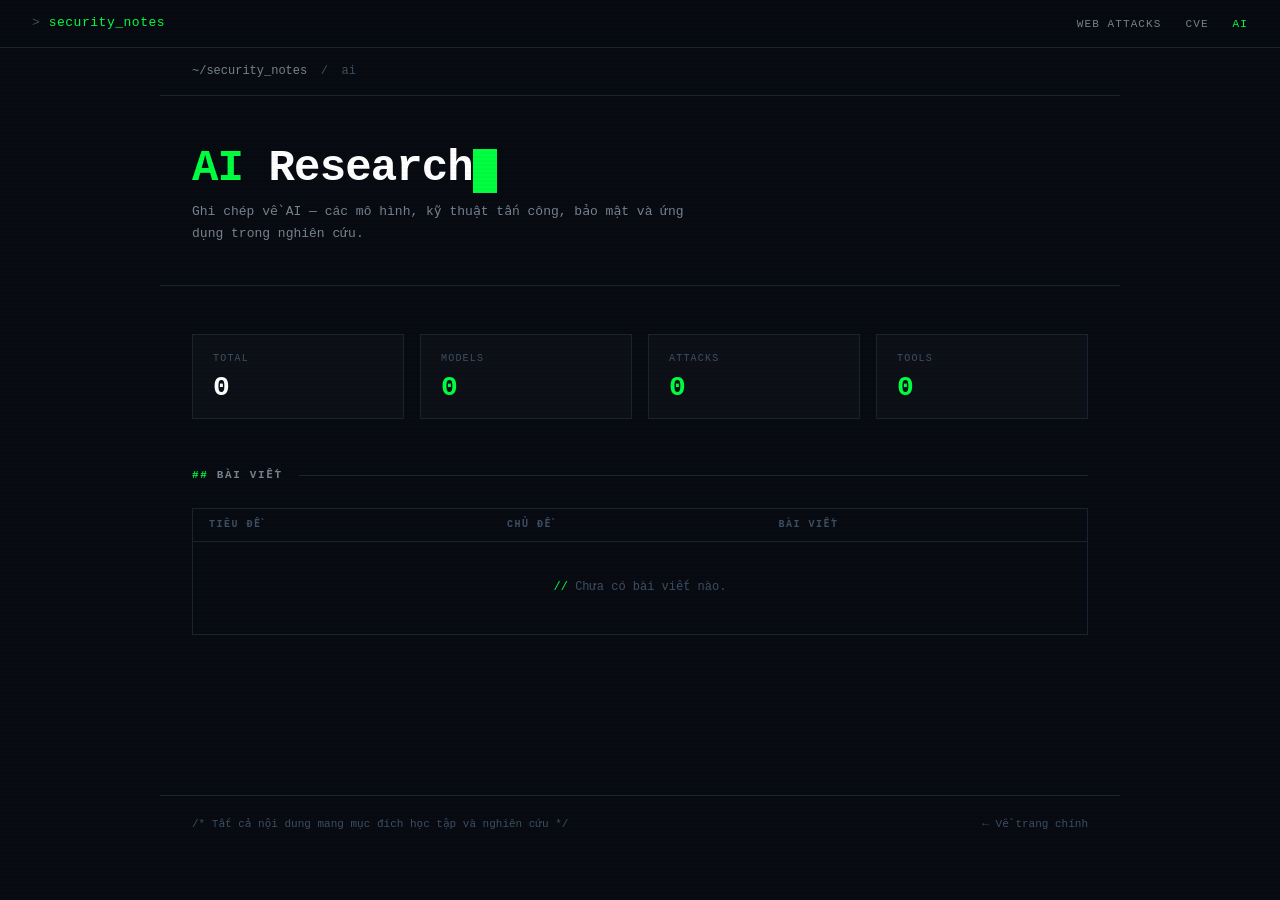
==== ai/index.html @ fd5ed393 "feat: thêm mảng AI — tạo ai/index.html, ai/README.md, cập nhật trang chủ và nav" ====
<!DOCTYPE html>
<html lang="vi">
<head>
  <meta charset="UTF-8">
  <meta name="viewport" content="width=device-width, initial-scale=1.0">
  <title>AI — Security Notes</title>
  <link rel="stylesheet" href="../assets/style.css">
  <style>
    .page-hero {
      padding: 3rem var(--px) 2.5rem;
      max-width: var(--max-w); margin: 0 auto;
      border-bottom: 1px solid var(--border);
    }
    .page-title {
      font-size: clamp(1.75rem, 4vw, 2.75rem);
      font-weight: 700; letter-spacing: -.02em; color: #fff;
      margin-bottom: .5rem; line-height: 1.1;
    }
    .page-title span { color: var(--accent); }
    .page-desc { color: var(--muted); font-size: 13px; max-width: 520px; line-height: 1.7; }

    .content { padding: 3rem var(--px); max-width: var(--max-w); margin: 0 auto; }

    .stats-row {
      display: grid; grid-template-columns: repeat(4, 1fr); gap: 1rem;
      margin-bottom: 3rem;
    }
    @media (max-width: 640px) { .stats-row { grid-template-columns: repeat(2, 1fr); } }

    .stat-card {
      border: 1px solid var(--border); background: var(--surface);
      padding: 1rem 1.25rem;
    }
    .stat-label { font-size: 10px; letter-spacing: .12em; text-transform: uppercase; color: var(--dim); margin-bottom: .4rem; }
    .stat-val { font-size: 1.75rem; font-weight: 700; color: #fff; line-height: 1; }
    .stat-val.accent { color: var(--accent); }

    .tbl-wrap { border: 1px solid var(--border); margin-bottom: 3rem; }
  </style>
</head>
<body>

<nav class="nav">
  <a href="../index.html" class="nav-brand">security_notes</a>
  <ul class="nav-links">
    <li><a href="../web-attacks/index.html">Web Attacks</a></li>
    <li><a href="../cve/index.html">CVE</a></li>
    <li><a href="index.html" class="active">AI</a></li>
  </ul>
</nav>

<div class="breadcrumb">
  <a href="../index.html">~/security_notes</a>
  <span class="sep">/</span>
  <span>ai</span>
</div>

<div class="page-hero">
  <h1 class="page-title"><span>AI</span> Research<span class="cursor"></span></h1>
  <p class="page-desc">
    Ghi chép về AI — các mô hình, kỹ thuật tấn công, bảo mật và ứng dụng trong nghiên cứu.
  </p>
</div>

<div class="content">

  <!-- Stats -->
  <div class="stats-row">
    <div class="stat-card">
      <div class="stat-label">Total</div>
      <div class="stat-val">0</div>
    </div>
    <div class="stat-card">
      <div class="stat-label">Models</div>
      <div class="stat-val accent">0</div>
    </div>
    <div class="stat-card">
      <div class="stat-label">Attacks</div>
      <div class="stat-val accent">0</div>
    </div>
    <div class="stat-card">
      <div class="stat-label">Tools</div>
      <div class="stat-val accent">0</div>
    </div>
  </div>

  <!-- Entries -->
  <div class="sec-hd">
    <h2>Bài viết</h2>
    <div class="sec-line"></div>
  </div>
  <div class="tbl-wrap">
    <table class="tbl">
      <thead>
        <tr>
          <th>Tiêu đề</th>
          <th>Chủ đề</th>
          <th>Bài viết</th>
        </tr>
      </thead>
      <tbody>
        <tr>
          <td colspan="3">
            <div class="empty" style="border:none; padding:1.5rem 1rem;">
              <p>Chưa có bài viết nào.</p>
            </div>
          </td>
        </tr>
      </tbody>
    </table>
  </div>

</div>

<footer class="footer">
  <span class="footer-note">Tất cả nội dung mang mục đích học tập và nghiên cứu</span>
  <a href="../index.html" style="color:var(--dim); font-size:11px;">← Về trang chính</a>
</footer>

</body>
</html>
---- assets/style.css ----
*, *::before, *::after { box-sizing: border-box; margin: 0; padding: 0; }

:root {
  --bg:         #080b12;
  --surface:    #0d1117;
  --surface-2:  #111820;
  --border:     #1a2332;
  --border-2:   #243447;

  --text:       #cdd9e5;
  --muted:      #768390;
  --dim:        #3d4f63;

  --accent:     #00ff41;
  --accent-bg:  rgba(0, 255, 65, 0.06);
  --accent-glow: rgba(0, 255, 65, 0.16);

  --red:        #f85149;
  --orange:     #f0883e;
  --yellow:     #d29922;
  --blue:       #58a6ff;

  --mono: 'Courier New', Consolas, 'Lucida Console', monospace;
  --sans: system-ui, -apple-system, 'Segoe UI', sans-serif;
  --max-w: 960px;
  --px: 2rem;
}

html { scroll-behavior: smooth; -webkit-text-size-adjust: 100%; }

body {
  background: var(--bg);
  color: var(--text);
  font-family: var(--mono);
  font-size: 14px;
  line-height: 1.6;
  min-height: 100vh;
}

body::after {
  content: '';
  position: fixed;
  inset: 0;
  background: repeating-linear-gradient(0deg, transparent, transparent 2px, rgba(0,0,0,.025) 2px, rgba(0,0,0,.025) 4px);
  pointer-events: none;
  z-index: 9999;
}

a { color: var(--accent); text-decoration: none; }
a:hover { text-decoration: underline; }

/* ── cursor ── */
.cursor {
  display: inline-block;
  width: .55em; height: 1em;
  background: var(--accent);
  vertical-align: text-bottom;
  animation: blink 1s step-end infinite;
}
@keyframes blink { 0%,100%{opacity:1} 50%{opacity:0} }

/* ── nav ── */
.nav {
  position: sticky; top: 0; z-index: 100;
  height: 48px;
  background: rgba(8,11,18,.92);
  backdrop-filter: blur(12px);
  border-bottom: 1px solid var(--border);
  padding: 0 var(--px);
  display: flex; align-items: center; justify-content: space-between; gap: 1rem;
}
.nav-brand { color: var(--accent) !important; font-size: 13px; letter-spacing: .04em; white-space: nowrap; }
.nav-brand::before { content: '> '; color: var(--dim); }
.nav-links { display: flex; gap: 1.5rem; list-style: none; }
.nav-links a { color: var(--muted) !important; font-size: 11px; letter-spacing: .1em; text-transform: uppercase; transition: color 150ms; }
.nav-links a:hover, .nav-links a.active { color: var(--accent) !important; text-decoration: none; }

/* ── breadcrumb ── */
.breadcrumb {
  padding: .875rem var(--px);
  max-width: var(--max-w); margin: 0 auto;
  font-size: 12px; color: var(--dim);
  border-bottom: 1px solid var(--border);
}
.breadcrumb a { color: var(--muted) !important; transition: color 150ms; }
.breadcrumb a:hover { color: var(--accent) !important; text-decoration: none; }
.breadcrumb .sep { margin: 0 .4rem; }

/* ── section header ── */
.sec-hd { display: flex; align-items: center; gap: 1rem; margin-bottom: 1.5rem; }
.sec-hd h2 { font-size: 11px; letter-spacing: .15em; text-transform: uppercase; color: var(--muted); white-space: nowrap; }
.sec-hd h2::before { content: '## '; color: var(--accent); }
.sec-line { flex: 1; height: 1px; background: var(--border); }

/* ── badge ── */
.badge {
  display: inline-block; padding: 1px 6px;
  font-size: 10px; letter-spacing: .1em; text-transform: uppercase;
  border: 1px solid; border-radius: 2px; font-family: var(--mono);
  white-space: nowrap;
}
.badge-critical { color: var(--red);    border-color: var(--red);    background: rgba(248,81,73,.1); }
.badge-high     { color: var(--orange); border-color: var(--orange); background: rgba(240,136,62,.1); }
.badge-medium   { color: var(--yellow); border-color: var(--yellow); background: rgba(210,153,34,.1); }
.badge-low      { color: var(--blue);   border-color: var(--blue);   background: rgba(88,166,255,.1); }
.badge-info     { color: var(--muted);  border-color: var(--border-2); }

/* ── card ── */
.card {
  border: 1px solid var(--border);
  background: var(--surface);
  padding: 1.75rem;
  position: relative;
  overflow: hidden;
  transition: border-color 180ms, box-shadow 180ms, background 180ms;
}
.card::after {
  content: ''; position: absolute; inset: 0;
  background: var(--accent-bg); opacity: 0;
  transition: opacity 180ms; pointer-events: none;
}
.card:hover { border-color: rgba(0,255,65,.55); box-shadow: 0 0 28px var(--accent-glow); background: var(--surface-2); }
.card:hover::after { opacity: 1; }

/* ── table ── */
.tbl { width: 100%; border-collapse: collapse; font-size: 13px; }
.tbl th { text-align: left; font-size: 10px; letter-spacing: .15em; text-transform: uppercase; color: var(--dim); padding: .5rem 1rem; border-bottom: 1px solid var(--border); white-space: nowrap; }
.tbl td { padding: .75rem 1rem; border-bottom: 1px solid var(--border); color: var(--muted); vertical-align: middle; }
.tbl td:first-child { color: var(--text); }
.tbl tr:last-child td { border-bottom: none; }
.tbl tr:hover td { background: var(--surface-2); }

/* ── empty state ── */
.empty { border: 1px dashed var(--border-2); padding: 3rem 2rem; text-align: center; color: var(--dim); font-size: 12px; }
.empty p::before { content: '// '; color: var(--accent); }

/* ── category tabs ── */
.tabs { display: flex; gap: .5rem; flex-wrap: wrap; margin-bottom: 1.5rem; }
.tab {
  padding: .3rem .85rem; font-size: 11px; letter-spacing: .08em; text-transform: uppercase;
  border: 1px solid var(--border-2); color: var(--muted); cursor: pointer;
  transition: border-color 150ms, color 150ms; background: none; font-family: var(--mono);
}
.tab:hover, .tab.active { border-color: var(--accent); color: var(--accent); }

/* ── footer ── */
.footer {
  border-top: 1px solid var(--border);
  padding: 1.25rem var(--px);
  max-width: var(--max-w); margin: 4rem auto 0;
  display: flex; justify-content: space-between; align-items: center;
  font-size: 11px; color: var(--dim); flex-wrap: wrap; gap: .5rem;
}
.footer-note::before { content: '/* '; }
.footer-note::after  { content: ' */'; }

/* ── layout helpers ── */
.wrap { max-width: var(--max-w); margin: 0 auto; padding: 0 var(--px); }
.grid-2 { display: grid; grid-template-columns: 1fr 1fr; gap: 1.25rem; }
.grid-3 { display: grid; grid-template-columns: 1fr 1fr 1fr; gap: 1.25rem; }
@media (max-width: 900px) { .grid-3 { grid-template-columns: 1fr 1fr; } }
@media (max-width: 640px) { .grid-2, .grid-3 { grid-template-columns: 1fr; } .nav-links { display: none; } }
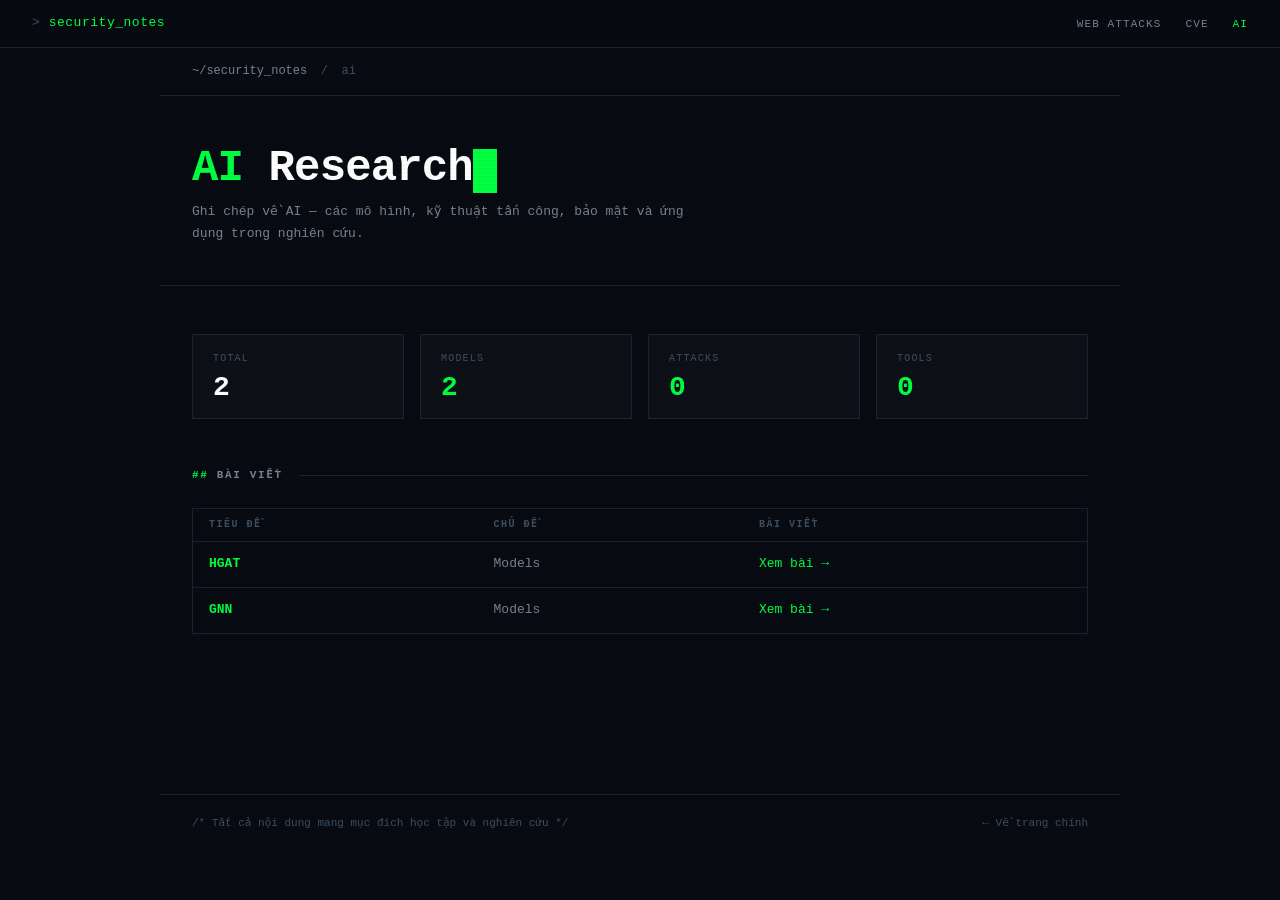
==== commit 6e419bb8: "refactor: xóa emoji/badge, sửa văn phong, cập nhật điều hướng - Bỏ hết emoji (⚔️🐛🤖) và badge màu khỏ" ====
--- a/ai/index.html
+++ b/ai/index.html
@@ -68,11 +68,11 @@
   <div class="stats-row">
     <div class="stat-card">
       <div class="stat-label">Total</div>
-      <div class="stat-val">0</div>
+      <div class="stat-val">2</div>
     </div>
     <div class="stat-card">
       <div class="stat-label">Models</div>
-      <div class="stat-val accent">0</div>
+      <div class="stat-val accent">2</div>
     </div>
     <div class="stat-card">
       <div class="stat-label">Attacks</div>
@@ -100,11 +100,14 @@
       </thead>
       <tbody>
         <tr>
-          <td colspan="3">
-            <div class="empty" style="border:none; padding:1.5rem 1rem;">
-              <p>Chưa có bài viết nào.</p>
-            </div>
-          </td>
+          <td><a href="HGAT/README.md" style="color:var(--accent); font-weight:600;">HGAT</a></td>
+          <td>Models</td>
+          <td><a href="HGAT/README.md" style="color:var(--accent);">Xem bài →</a></td>
+        </tr>
+        <tr>
+          <td><a href="GNN/README.md" style="color:var(--accent); font-weight:600;">GNN</a></td>
+          <td>Models</td>
+          <td><a href="GNN/README.md" style="color:var(--accent);">Xem bài →</a></td>
         </tr>
       </tbody>
     </table>
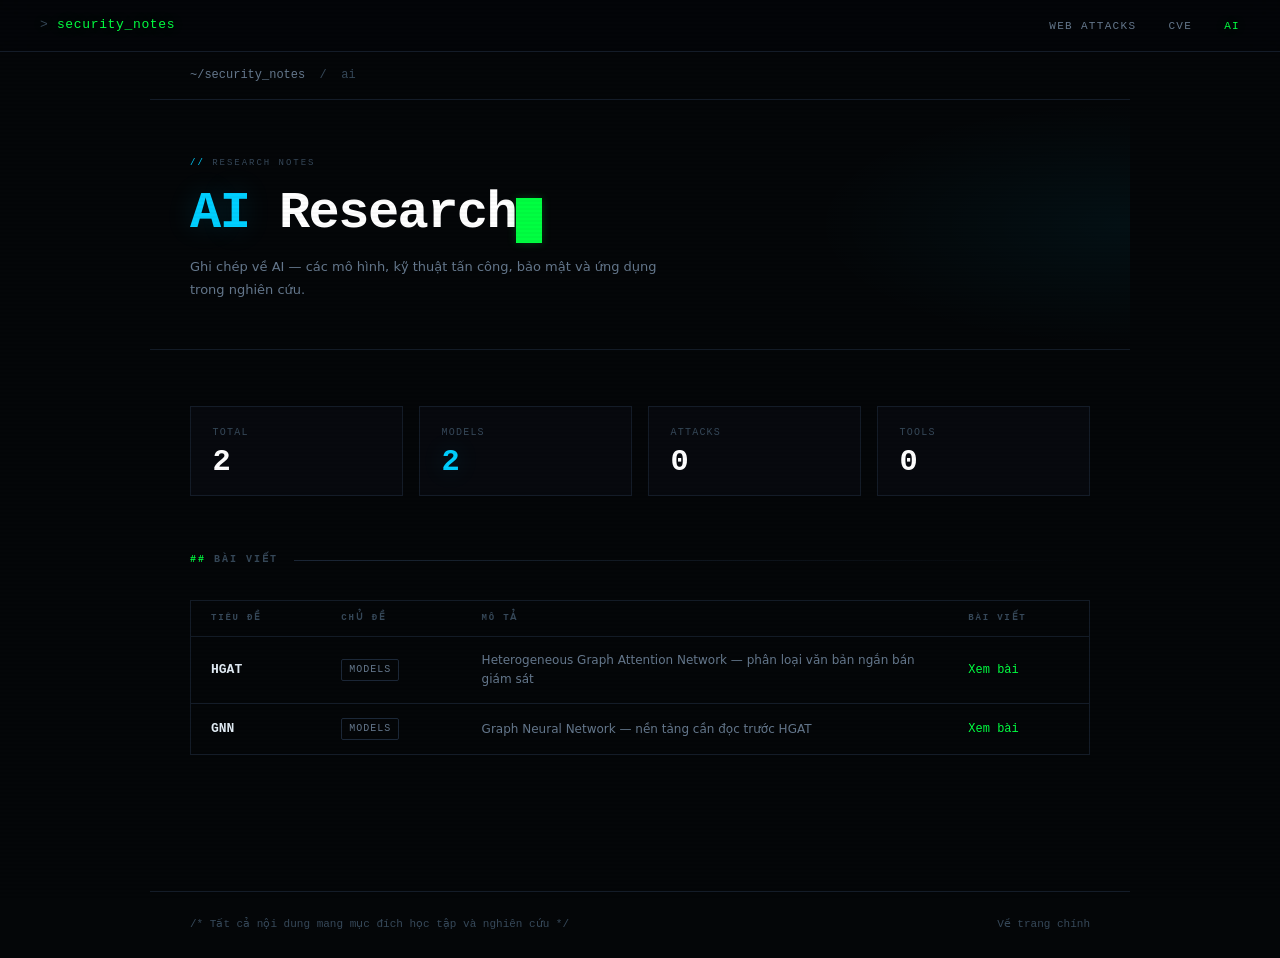
==== commit b192a8e0: "docs(web-attacks): cập nhật nội dung và định dạng tài liệu - Thay đổi liên kết điều hướng từ "← Về t" ====
--- a/ai/index.html
+++ b/ai/index.html
@@ -7,35 +7,49 @@
   <link rel="stylesheet" href="../assets/style.css">
   <style>
     .page-hero {
-      padding: 3rem var(--px) 2.5rem;
+      padding: 3.5rem var(--px) 3rem;
       max-width: var(--max-w); margin: 0 auto;
       border-bottom: 1px solid var(--border);
+      position: relative; overflow: hidden;
     }
+    .page-hero::before {
+      content: '';
+      position: absolute; top: 0; right: 0;
+      width: 320px; height: 100%;
+      background: radial-gradient(ellipse at right center, rgba(0,207,255,.05), transparent 70%);
+      pointer-events: none;
+    }
+    .page-label {
+      font-size: 9px; letter-spacing: .22em; text-transform: uppercase;
+      color: var(--dim); margin-bottom: 1rem;
+    }
+    .page-label::before { content: '// '; color: var(--cyan); }
     .page-title {
-      font-size: clamp(1.75rem, 4vw, 2.75rem);
-      font-weight: 700; letter-spacing: -.02em; color: #fff;
-      margin-bottom: .5rem; line-height: 1.1;
+      font-size: clamp(2rem, 5vw, 3.25rem);
+      font-weight: 900; letter-spacing: -.03em; color: #fff;
+      margin-bottom: .75rem; line-height: 1.05;
     }
-    .page-title span { color: var(--accent); }
-    .page-desc { color: var(--muted); font-size: 13px; max-width: 520px; line-height: 1.7; }
+    .page-title span { color: var(--cyan); text-shadow: 0 0 28px var(--cyan-glow); }
+    .page-desc { color: var(--muted); font-size: 13px; max-width: 500px; line-height: 1.8; font-family: var(--sans); }
 
-    .content { padding: 3rem var(--px); max-width: var(--max-w); margin: 0 auto; }
+    .content { padding: 3.5rem var(--px) 5rem; max-width: var(--max-w); margin: 0 auto; }
 
     .stats-row {
-      display: grid; grid-template-columns: repeat(4, 1fr); gap: 1rem;
-      margin-bottom: 3rem;
+      display: grid; grid-template-columns: repeat(4,1fr); gap: 1rem;
+      margin-bottom: 3.5rem;
     }
-    @media (max-width: 640px) { .stats-row { grid-template-columns: repeat(2, 1fr); } }
+    @media (max-width: 640px) { .stats-row { grid-template-columns: repeat(2,1fr); } }
 
-    .stat-card {
-      border: 1px solid var(--border); background: var(--surface);
-      padding: 1rem 1.25rem;
+    .tbl-wrap { border: 1px solid var(--border); margin-bottom: 3.5rem; overflow: hidden; }
+
+    a.row-link {
+      color: var(--accent);
+      font-size: 12px;
+      transition: text-shadow 150ms;
     }
-    .stat-label { font-size: 10px; letter-spacing: .12em; text-transform: uppercase; color: var(--dim); margin-bottom: .4rem; }
-    .stat-val { font-size: 1.75rem; font-weight: 700; color: #fff; line-height: 1; }
-    .stat-val.accent { color: var(--accent); }
+    a.row-link:hover { text-shadow: 0 0 10px var(--accent-glow); text-decoration: none; }
 
-    .tbl-wrap { border: 1px solid var(--border); margin-bottom: 3rem; }
+    .stat-val.cyan { color: var(--cyan); text-shadow: 0 0 24px var(--cyan-glow); }
   </style>
 </head>
 <body>
@@ -56,6 +70,7 @@
 </div>
 
 <div class="page-hero">
+  <div class="page-label">research notes</div>
   <h1 class="page-title"><span>AI</span> Research<span class="cursor"></span></h1>
   <p class="page-desc">
     Ghi chép về AI — các mô hình, kỹ thuật tấn công, bảo mật và ứng dụng trong nghiên cứu.
@@ -64,50 +79,51 @@
 
 <div class="content">
 
-  <!-- Stats -->
   <div class="stats-row">
-    <div class="stat-card">
+    <div class="stat-card fade-in">
       <div class="stat-label">Total</div>
       <div class="stat-val">2</div>
     </div>
-    <div class="stat-card">
+    <div class="stat-card fade-in" style="transition-delay:60ms">
       <div class="stat-label">Models</div>
-      <div class="stat-val accent">2</div>
+      <div class="stat-val cyan">2</div>
     </div>
-    <div class="stat-card">
+    <div class="stat-card fade-in" style="transition-delay:120ms">
       <div class="stat-label">Attacks</div>
-      <div class="stat-val accent">0</div>
+      <div class="stat-val">0</div>
     </div>
-    <div class="stat-card">
+    <div class="stat-card fade-in" style="transition-delay:180ms">
       <div class="stat-label">Tools</div>
-      <div class="stat-val accent">0</div>
+      <div class="stat-val">0</div>
     </div>
   </div>
 
-  <!-- Entries -->
   <div class="sec-hd">
     <h2>Bài viết</h2>
     <div class="sec-line"></div>
   </div>
-  <div class="tbl-wrap">
+  <div class="tbl-wrap fade-in">
     <table class="tbl">
       <thead>
         <tr>
           <th>Tiêu đề</th>
           <th>Chủ đề</th>
+          <th>Mô tả</th>
           <th>Bài viết</th>
         </tr>
       </thead>
       <tbody>
         <tr>
-          <td><a href="HGAT/README.md" style="color:var(--accent); font-weight:600;">HGAT</a></td>
-          <td>Models</td>
-          <td><a href="HGAT/README.md" style="color:var(--accent);">Xem bài →</a></td>
+          <td style="font-family:var(--mono); color:#e2ecf5; font-weight:700; font-size:13px;">HGAT</td>
+          <td><span class="badge badge-info">Models</span></td>
+          <td style="font-family:var(--sans); font-size:12px; max-width:340px;">Heterogeneous Graph Attention Network — phân loại văn bản ngắn bán giám sát</td>
+          <td><a class="row-link" href="HGAT/README.md">Xem bài</a></td>
         </tr>
         <tr>
-          <td><a href="GNN/README.md" style="color:var(--accent); font-weight:600;">GNN</a></td>
-          <td>Models</td>
-          <td><a href="GNN/README.md" style="color:var(--accent);">Xem bài →</a></td>
+          <td style="font-family:var(--mono); color:#e2ecf5; font-weight:700; font-size:13px;">GNN</td>
+          <td><span class="badge badge-info">Models</span></td>
+          <td style="font-family:var(--sans); font-size:12px; max-width:340px;">Graph Neural Network — nền tảng cần đọc trước HGAT</td>
+          <td><a class="row-link" href="GNN/README.md">Xem bài</a></td>
         </tr>
       </tbody>
     </table>
@@ -117,8 +133,23 @@
 
 <footer class="footer">
   <span class="footer-note">Tất cả nội dung mang mục đích học tập và nghiên cứu</span>
-  <a href="../index.html" style="color:var(--dim); font-size:11px;">← Về trang chính</a>
+  <a href="../index.html" style="color:var(--dim); font-size:11px;">Về trang chính</a>
 </footer>
 
+<script>
+(function () {
+  var els = document.querySelectorAll('.fade-in');
+  if (!window.IntersectionObserver) {
+    els.forEach(function (el) { el.classList.add('visible'); });
+    return;
+  }
+  var io = new IntersectionObserver(function (entries) {
+    entries.forEach(function (e) {
+      if (e.isIntersecting) { e.target.classList.add('visible'); io.unobserve(e.target); }
+    });
+  }, { threshold: 0.06 });
+  els.forEach(function (el) { io.observe(el); });
+}());
+</script>
 </body>
 </html>
--- a/assets/style.css
+++ b/assets/style.css
@@ -1,29 +1,36 @@
 *, *::before, *::after { box-sizing: border-box; margin: 0; padding: 0; }
 
 :root {
-  --bg:         #080b12;
-  --surface:    #0d1117;
-  --surface-2:  #111820;
-  --border:     #1a2332;
-  --border-2:   #243447;
-
-  --text:       #cdd9e5;
-  --muted:      #768390;
-  --dim:        #3d4f63;
+  --bg:         #040608;
+  --surface:    #07090e;
+  --surface-2:  #0b0f18;
+  --surface-3:  #101620;
+  --border:     #141c28;
+  --border-2:   #1c2838;
+  --border-3:   #263547;
+
+  --text:       #c8d6e5;
+  --muted:      #65788d;
+  --dim:        #364859;
 
   --accent:     #00ff41;
-  --accent-bg:  rgba(0, 255, 65, 0.06);
-  --accent-glow: rgba(0, 255, 65, 0.16);
+  --accent-dim: rgba(0,255,65,.07);
+  --accent-glow: rgba(0,255,65,.22);
+  --accent-glow-2: rgba(0,255,65,.08);
+
+  --cyan:       #00cfff;
+  --cyan-glow:  rgba(0,207,255,.18);
 
   --red:        #f85149;
+  --red-glow:   rgba(248,81,73,.18);
   --orange:     #f0883e;
   --yellow:     #d29922;
   --blue:       #58a6ff;
 
   --mono: 'Courier New', Consolas, 'Lucida Console', monospace;
   --sans: system-ui, -apple-system, 'Segoe UI', sans-serif;
-  --max-w: 960px;
-  --px: 2rem;
+  --max-w: 980px;
+  --px: 2.5rem;
 }
 
 html { scroll-behavior: smooth; -webkit-text-size-adjust: 100%; }
@@ -37,11 +44,14 @@
   min-height: 100vh;
 }
 
+/* scanlines */
 body::after {
   content: '';
-  position: fixed;
-  inset: 0;
-  background: repeating-linear-gradient(0deg, transparent, transparent 2px, rgba(0,0,0,.025) 2px, rgba(0,0,0,.025) 4px);
+  position: fixed; inset: 0;
+  background: repeating-linear-gradient(
+    0deg, transparent, transparent 2px,
+    rgba(0,0,0,.028) 2px, rgba(0,0,0,.028) 4px
+  );
   pointer-events: none;
   z-index: 9999;
 }
@@ -52,28 +62,46 @@
 /* ── cursor ── */
 .cursor {
   display: inline-block;
-  width: .55em; height: 1em;
+  width: .5em; height: .85em;
   background: var(--accent);
   vertical-align: text-bottom;
   animation: blink 1s step-end infinite;
+  box-shadow: 0 0 10px var(--accent-glow);
 }
 @keyframes blink { 0%,100%{opacity:1} 50%{opacity:0} }
 
 /* ── nav ── */
 .nav {
-  position: sticky; top: 0; z-index: 100;
-  height: 48px;
-  background: rgba(8,11,18,.92);
-  backdrop-filter: blur(12px);
+  position: sticky; top: 0; z-index: 200;
+  height: 52px;
+  background: rgba(4,6,8,.88);
+  backdrop-filter: blur(20px) saturate(160%);
+  -webkit-backdrop-filter: blur(20px) saturate(160%);
   border-bottom: 1px solid var(--border);
   padding: 0 var(--px);
   display: flex; align-items: center; justify-content: space-between; gap: 1rem;
 }
-.nav-brand { color: var(--accent) !important; font-size: 13px; letter-spacing: .04em; white-space: nowrap; }
+.nav-brand {
+  color: var(--accent) !important;
+  font-size: 13px;
+  letter-spacing: .05em;
+  white-space: nowrap;
+  text-shadow: 0 0 18px var(--accent-glow);
+}
 .nav-brand::before { content: '> '; color: var(--dim); }
-.nav-links { display: flex; gap: 1.5rem; list-style: none; }
-.nav-links a { color: var(--muted) !important; font-size: 11px; letter-spacing: .1em; text-transform: uppercase; transition: color 150ms; }
-.nav-links a:hover, .nav-links a.active { color: var(--accent) !important; text-decoration: none; }
+.nav-links { display: flex; gap: 2rem; list-style: none; }
+.nav-links a {
+  color: var(--muted) !important;
+  font-size: 11px;
+  letter-spacing: .12em;
+  text-transform: uppercase;
+  transition: color 150ms, text-shadow 150ms;
+}
+.nav-links a:hover, .nav-links a.active {
+  color: var(--accent) !important;
+  text-decoration: none;
+  text-shadow: 0 0 14px var(--accent-glow);
+}
 
 /* ── breadcrumb ── */
 .breadcrumb {
@@ -84,25 +112,28 @@
 }
 .breadcrumb a { color: var(--muted) !important; transition: color 150ms; }
 .breadcrumb a:hover { color: var(--accent) !important; text-decoration: none; }
-.breadcrumb .sep { margin: 0 .4rem; }
+.breadcrumb .sep { margin: 0 .45rem; }
 
 /* ── section header ── */
-.sec-hd { display: flex; align-items: center; gap: 1rem; margin-bottom: 1.5rem; }
-.sec-hd h2 { font-size: 11px; letter-spacing: .15em; text-transform: uppercase; color: var(--muted); white-space: nowrap; }
+.sec-hd { display: flex; align-items: center; gap: 1rem; margin-bottom: 2rem; }
+.sec-hd h2 {
+  font-size: 10px; letter-spacing: .2em; text-transform: uppercase;
+  color: var(--dim); white-space: nowrap;
+}
 .sec-hd h2::before { content: '## '; color: var(--accent); }
-.sec-line { flex: 1; height: 1px; background: var(--border); }
+.sec-line { flex: 1; height: 1px; background: linear-gradient(90deg, var(--border-2), transparent); }
 
 /* ── badge ── */
 .badge {
-  display: inline-block; padding: 1px 6px;
+  display: inline-block; padding: 2px 7px;
   font-size: 10px; letter-spacing: .1em; text-transform: uppercase;
   border: 1px solid; border-radius: 2px; font-family: var(--mono);
   white-space: nowrap;
 }
-.badge-critical { color: var(--red);    border-color: var(--red);    background: rgba(248,81,73,.1); }
-.badge-high     { color: var(--orange); border-color: var(--orange); background: rgba(240,136,62,.1); }
-.badge-medium   { color: var(--yellow); border-color: var(--yellow); background: rgba(210,153,34,.1); }
-.badge-low      { color: var(--blue);   border-color: var(--blue);   background: rgba(88,166,255,.1); }
+.badge-critical { color: var(--red);    border-color: rgba(248,81,73,.35);    background: rgba(248,81,73,.07); }
+.badge-high     { color: var(--orange); border-color: rgba(240,136,62,.35); background: rgba(240,136,62,.07); }
+.badge-medium   { color: var(--yellow); border-color: rgba(210,153,34,.35); background: rgba(210,153,34,.07); }
+.badge-low      { color: var(--blue);   border-color: rgba(88,166,255,.35);   background: rgba(88,166,255,.07); }
 .badge-info     { color: var(--muted);  border-color: var(--border-2); }
 
 /* ── card ── */
@@ -112,42 +143,103 @@
   padding: 1.75rem;
   position: relative;
   overflow: hidden;
-  transition: border-color 180ms, box-shadow 180ms, background 180ms;
+  transition: border-color 280ms, box-shadow 280ms, background 280ms, transform 280ms;
+}
+.card::before {
+  content: '';
+  position: absolute; top: 0; left: 0; right: 0; height: 2px;
+  background: linear-gradient(90deg, var(--accent), var(--cyan));
+  transform: scaleX(0);
+  transform-origin: left;
+  transition: transform 320ms ease;
 }
 .card::after {
-  content: ''; position: absolute; inset: 0;
-  background: var(--accent-bg); opacity: 0;
-  transition: opacity 180ms; pointer-events: none;
-}
-.card:hover { border-color: rgba(0,255,65,.55); box-shadow: 0 0 28px var(--accent-glow); background: var(--surface-2); }
-.card:hover::after { opacity: 1; }
+  content: '';
+  position: absolute; inset: 0;
+  background: radial-gradient(ellipse at 0% 0%, var(--accent-dim), transparent 65%);
+  opacity: 0;
+  transition: opacity 320ms;
+  pointer-events: none;
+}
+.card:hover {
+  border-color: rgba(0,255,65,.25);
+  box-shadow: 0 0 40px rgba(0,255,65,.06), 0 8px 40px rgba(0,0,0,.5);
+  background: var(--surface-2);
+  transform: translateY(-2px);
+}
+.card:hover::before { transform: scaleX(1); }
+.card:hover::after  { opacity: 1; }
 
 /* ── table ── */
 .tbl { width: 100%; border-collapse: collapse; font-size: 13px; }
-.tbl th { text-align: left; font-size: 10px; letter-spacing: .15em; text-transform: uppercase; color: var(--dim); padding: .5rem 1rem; border-bottom: 1px solid var(--border); white-space: nowrap; }
-.tbl td { padding: .75rem 1rem; border-bottom: 1px solid var(--border); color: var(--muted); vertical-align: middle; }
+.tbl th {
+  text-align: left;
+  font-size: 9px; letter-spacing: .2em; text-transform: uppercase;
+  color: var(--dim); padding: .625rem 1.25rem;
+  border-bottom: 1px solid var(--border);
+  white-space: nowrap;
+}
+.tbl td {
+  padding: .875rem 1.25rem;
+  border-bottom: 1px solid var(--border);
+  color: var(--muted);
+  vertical-align: middle;
+}
 .tbl td:first-child { color: var(--text); }
 .tbl tr:last-child td { border-bottom: none; }
 .tbl tr:hover td { background: var(--surface-2); }
 
+/* ── cvss bar ── */
+.cvss-bar {
+  display: inline-block; height: 3px; border-radius: 2px;
+  background: var(--border-2); vertical-align: middle;
+  position: relative; overflow: hidden; width: 54px;
+}
+.cvss-fill { position: absolute; top: 0; left: 0; height: 100%; border-radius: 2px; }
+
+/* ── stat card ── */
+.stat-card {
+  border: 1px solid var(--border);
+  background: var(--surface);
+  padding: 1.1rem 1.35rem;
+  position: relative; overflow: hidden;
+  transition: border-color 250ms, background 250ms;
+}
+.stat-card::after {
+  content: '';
+  position: absolute; bottom: 0; left: 0; right: 0; height: 2px;
+  background: var(--accent);
+  transform: scaleX(0); transform-origin: left;
+  transition: transform 280ms ease;
+}
+.stat-card:hover { border-color: var(--border-3); background: var(--surface-2); }
+.stat-card:hover::after { transform: scaleX(1); }
+.stat-label { font-size: 10px; letter-spacing: .12em; text-transform: uppercase; color: var(--dim); margin-bottom: .4rem; }
+.stat-val { font-size: 1.9rem; font-weight: 800; color: #fff; line-height: 1; }
+.stat-val.critical { color: var(--red);    text-shadow: 0 0 24px var(--red-glow); }
+.stat-val.high     { color: var(--orange); }
+.stat-val.medium   { color: var(--yellow); }
+.stat-val.accent   { color: var(--accent); text-shadow: 0 0 24px var(--accent-glow); }
+
 /* ── empty state ── */
 .empty { border: 1px dashed var(--border-2); padding: 3rem 2rem; text-align: center; color: var(--dim); font-size: 12px; }
 .empty p::before { content: '// '; color: var(--accent); }
 
 /* ── category tabs ── */
-.tabs { display: flex; gap: .5rem; flex-wrap: wrap; margin-bottom: 1.5rem; }
+.tabs { display: flex; gap: .5rem; flex-wrap: wrap; margin-bottom: 2rem; }
 .tab {
-  padding: .3rem .85rem; font-size: 11px; letter-spacing: .08em; text-transform: uppercase;
+  padding: .3rem .9rem; font-size: 10px; letter-spacing: .1em; text-transform: uppercase;
   border: 1px solid var(--border-2); color: var(--muted); cursor: pointer;
-  transition: border-color 150ms, color 150ms; background: none; font-family: var(--mono);
-}
-.tab:hover, .tab.active { border-color: var(--accent); color: var(--accent); }
+  transition: border-color 150ms, color 150ms, background 150ms;
+  background: none; font-family: var(--mono);
+}
+.tab:hover, .tab.active { border-color: var(--accent); color: var(--accent); background: var(--accent-dim); }
 
 /* ── footer ── */
 .footer {
   border-top: 1px solid var(--border);
-  padding: 1.25rem var(--px);
-  max-width: var(--max-w); margin: 4rem auto 0;
+  padding: 1.5rem var(--px);
+  max-width: var(--max-w); margin: 0 auto;
   display: flex; justify-content: space-between; align-items: center;
   font-size: 11px; color: var(--dim); flex-wrap: wrap; gap: .5rem;
 }
@@ -156,7 +248,23 @@
 
 /* ── layout helpers ── */
 .wrap { max-width: var(--max-w); margin: 0 auto; padding: 0 var(--px); }
-.grid-2 { display: grid; grid-template-columns: 1fr 1fr; gap: 1.25rem; }
-.grid-3 { display: grid; grid-template-columns: 1fr 1fr 1fr; gap: 1.25rem; }
+.grid-2 { display: grid; grid-template-columns: 1fr 1fr; gap: 1.5rem; }
+.grid-3 { display: grid; grid-template-columns: 1fr 1fr 1fr; gap: 1.5rem; }
+
+/* ── fade-in animation ── */
+.fade-in {
+  opacity: 0;
+  transform: translateY(16px);
+  transition: opacity 480ms ease, transform 480ms ease;
+}
+.fade-in.visible {
+  opacity: 1;
+  transform: none;
+}
+
 @media (max-width: 900px) { .grid-3 { grid-template-columns: 1fr 1fr; } }
-@media (max-width: 640px) { .grid-2, .grid-3 { grid-template-columns: 1fr; } .nav-links { display: none; } }
+@media (max-width: 640px) {
+  .grid-2, .grid-3 { grid-template-columns: 1fr; }
+  .nav-links { display: none; }
+  :root { --px: 1.25rem; }
+}
